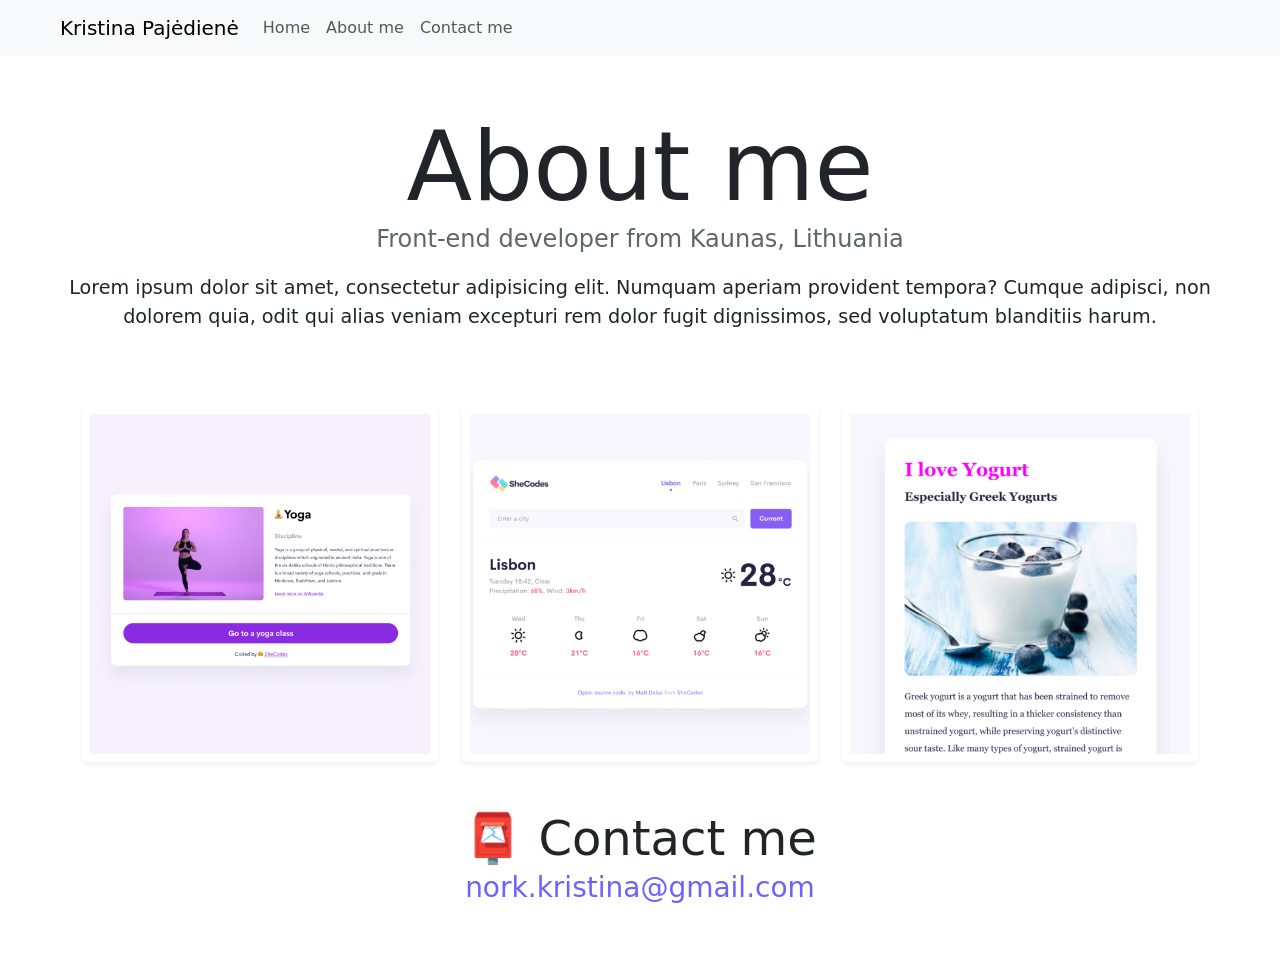
==== about.html @ 98795459 "basic information of html and css added" ====
<!doctype html>
<html lang="en">
  <head>
    <meta charset="UTF-8" />
    <meta http-equiv="X-UA-Compatible" content="IE=edge" />
    <meta name="viewport" content="width=device-width, initial-scale=1.0" />
    <script
      src="https://cdn.jsdelivr.net/npm/bootstrap@5.3.8/dist/js/bootstrap.bundle.min.js"
      integrity="sha384-FKyoEForCGlyvwx9Hj09JcYn3nv7wiPVlz7YYwJrWVcXK/BmnVDxM+D2scQbITxI"
      crossorigin="anonymous"
    ></script>
    <link
      href="https://cdn.jsdelivr.net/npm/bootstrap@5.3.8/dist/css/bootstrap.min.css"
      rel="stylesheet"
      integrity="sha384-sRIl4kxILFvY47J16cr9ZwB07vP4J8+LH7qKQnuqkuIAvNWLzeN8tE5YBujZqJLB"
      crossorigin="anonymous"
    />
    <link rel="stylesheet" href="style.css" />
    <title>About Kristina Pajėdienė</title>
  </head>
  <body>
    <nav class="navbar navbar-expand-lg bg-body-tertiary fixed-top">
      <div class="container-fluid">
        <a class="navbar-brand ms-5" href="index.html">Kristina Pajėdienė</a>
        <button
          class="navbar-toggler"
          type="button"
          data-bs-toggle="collapse"
          data-bs-target="#navbarNav"
          aria-controls="navbarNav"
          aria-expanded="false"
          aria-label="Toggle navigation"
        >
          <span class="navbar-toggler-icon"></span>
        </button>
        <div class="collapse navbar-collapse" id="navbarNav">
          <ul class="navbar-nav">
            <li class="nav-item">
              <a class="nav-link" href="index.html">Home</a>
            </li>
            <li class="nav-item">
              <a class="nav-link" href="about.html">About me</a>
            </li>
            <li class="nav-item">
              <a class="nav-link" href="about.html#contact">Contact me</a>
            </li>
          </ul>
        </div>
      </div>
    </nav>

    <div class="hero">
      <h1>About me</h1>
      <h3>Front-end developer from Kaunas, Lithuania</h3>

      <div class="about-text">
        Lorem ipsum dolor sit amet, consectetur adipisicing elit. Numquam
        aperiam provident tempora? Cumque adipisci, non dolorem quia, odit qui
        alias veniam excepturi rem dolor fugit dignissimos, sed voluptatum
        blanditiis harum.
      </div>
    </div>
    <br />
    <div class="container">
      <div class="row mb-5">
        <div class="col-sm-4">
          <img src="images/yoga.png" class="img-fluid rounded shadow-sm p-2" />
        </div>
        <div class="col-sm-4">
          <img
            src="images/weather.png"
            class="img-fluid rounded shadow-sm p-2"
          />
        </div>
        <div class="col-sm-4">
          <img
            src="images/yogurt.png"
            class="img-fluid rounded shadow-sm p-2"
          />
        </div>
      </div>
    </div>

    <div id="contact">
      <h2>📮 Contact me</h2>
      <a href="mailto:nork.kristina@gmail.com" class="email-link">
        nork.kristina@gmail.com
      </a>
    </div>
  </body>
</html>
---- style.css ----
:root {
  --primary-color: #6c63ff;
  --secondary-color: #f5f2fe;
  --box-shadow: 0 5px 10px rgba(0, 0, 0, 0.3);
}

body {
  margin: 60px auto;
  max-width: 1600px;
}
.hero {
  padding-top: 50px;
  padding-bottom: 50px;
}
h1,
h2,
h3 {
  text-align: center;
  margin: 0;
}

h1 {
  font-size: 96px;
}

h2 {
  font-size: 48px;
}

h3 {
  font-size: 24px;
  opacity: 0.7;
}

p {
  background: var(--secondary-color);
  padding: 20px;
  border-radius: 4px;
  font-size: 18px;
  line-height: 1.5;
  text-align: center;
}

.navigation-links {
  display: flex;
  margin-top: 40px;
  justify-content: center;
}

.navigation-links a {
  margin: 20px;
  border-radius: 4px;
  padding: 20px 15px;
  text-decoration: none;
  text-transform: capitalize;
}
.launch-links {
  background: var(--primary-color);
  box-shadow: var(--box-shadow);
  color: white;
  display: inline-block;
  margin-bottom: 20px;

  border-radius: 4px;
  padding: 20px 15px;
  text-decoration: none;
  text-transform: capitalize;
}
.summary-text {
  margin-bottom: 60px;
}
.contact-link {
  background: var(--primary-color);
  box-shadow: var(--box-shadow);
  color: white;
}

.about-link {
  color: var(--primary-color);
  border: 1px solid var(--primary-color);
}

.homepage-link {
  color: var(--primary-color);
  text-align: center;
  display: block;
}

.about-paragraphs {
  display: flex;
  margin: 30px 0;
}

.about-paragraphs p {
  margin: 10px;
}

.email-link {
  display: flex;
  justify-content: center;
  color: var(--primary-color);
  font-size: 28px;
  text-decoration: none;
}

.email-link:hover {
  text-decoration: underline;
}

.app-name {
  font-size: 52px;
  font-weight: 500;
}

.about-text {
  padding: 20px 40px 0px 40px;

  text-align: center;
  font-size: larger;
}
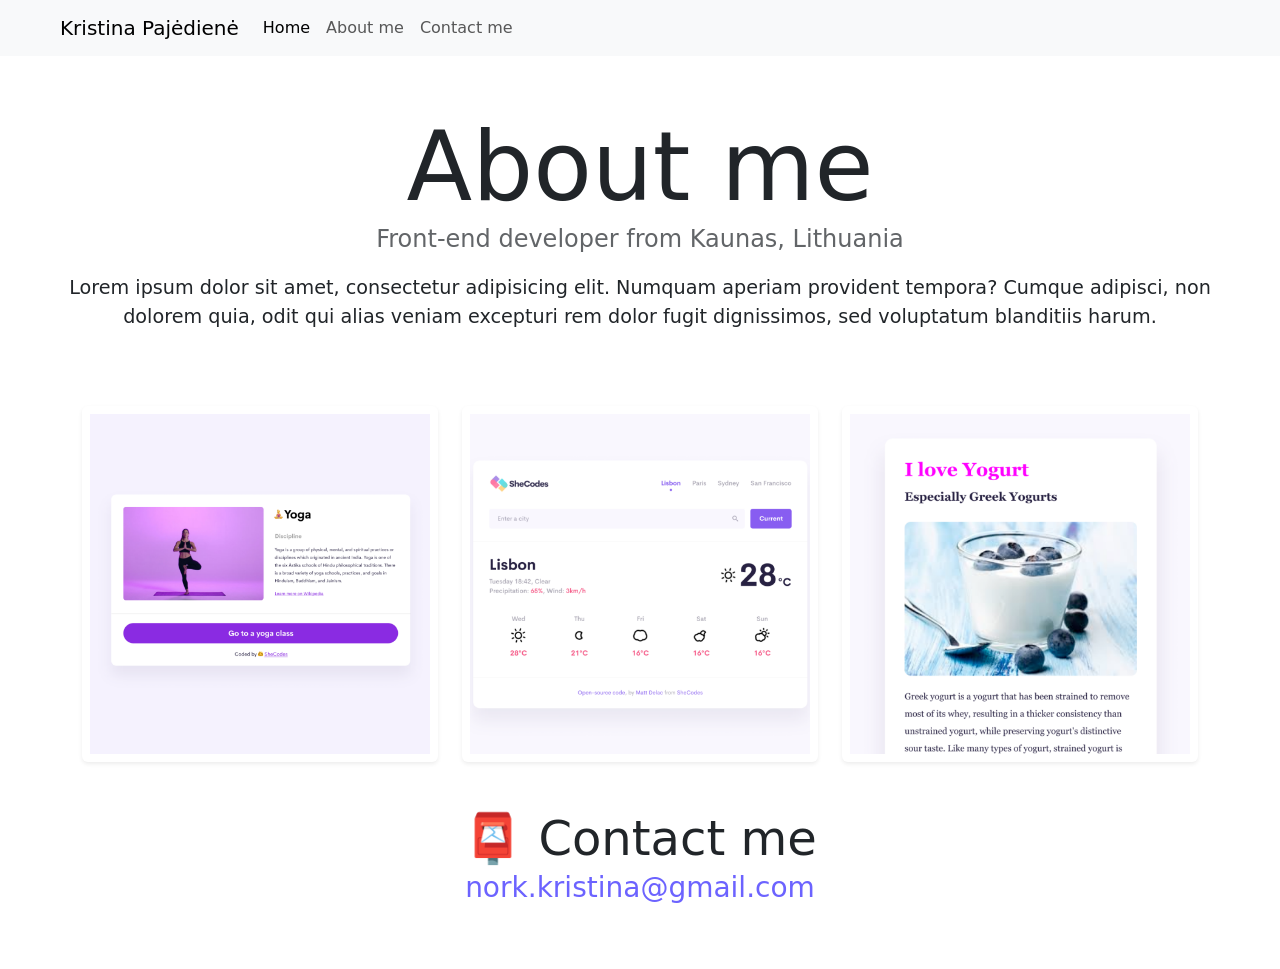
==== commit 2d0ad338: "SEO added" ====
--- a/about.html
+++ b/about.html
@@ -4,6 +4,10 @@
     <meta charset="UTF-8" />
     <meta http-equiv="X-UA-Compatible" content="IE=edge" />
     <meta name="viewport" content="width=device-width, initial-scale=1.0" />
+    <meta
+      name="description"
+      content="This website is about front-end developer Kristina Pajėdienė and her first apps"
+    />
     <script
       src="https://cdn.jsdelivr.net/npm/bootstrap@5.3.8/dist/js/bootstrap.bundle.min.js"
       integrity="sha384-FKyoEForCGlyvwx9Hj09JcYn3nv7wiPVlz7YYwJrWVcXK/BmnVDxM+D2scQbITxI"
@@ -21,7 +25,9 @@
   <body>
     <nav class="navbar navbar-expand-lg bg-body-tertiary fixed-top">
       <div class="container-fluid">
-        <a class="navbar-brand ms-5" href="index.html">Kristina Pajėdienė</a>
+        <a class="navbar-brand ms-5" href="index.html" title="Home"
+          >Kristina Pajėdienė</a
+        >
         <button
           class="navbar-toggler"
           type="button"
@@ -36,19 +42,31 @@
         <div class="collapse navbar-collapse" id="navbarNav">
           <ul class="navbar-nav">
             <li class="nav-item">
-              <a class="nav-link" href="index.html">Home</a>
+              <a
+                class="nav-link active"
+                aria-current="page"
+                href="index.html"
+                title="Home"
+                >Home</a
+              >
             </li>
             <li class="nav-item">
-              <a class="nav-link" href="about.html">About me</a>
+              <a class="nav-link" href="about.html" title="About Kristina"
+                >About me</a
+              >
             </li>
             <li class="nav-item">
-              <a class="nav-link" href="about.html#contact">Contact me</a>
+              <a
+                class="nav-link"
+                href="about.html#contact"
+                title="Contact Kristina"
+                >Contact me</a
+              >
             </li>
           </ul>
         </div>
       </div>
     </nav>
-
     <div class="hero">
       <h1>About me</h1>
       <h3>Front-end developer from Kaunas, Lithuania</h3>
@@ -64,18 +82,24 @@
     <div class="container">
       <div class="row mb-5">
         <div class="col-sm-4">
-          <img src="images/yoga.png" class="img-fluid rounded shadow-sm p-2" />
+          <img
+            src="images/yoga.png"
+            class="img-fluid rounded shadow-sm p-2"
+            alt="Yoga app"
+          />
         </div>
         <div class="col-sm-4">
           <img
             src="images/weather.png"
             class="img-fluid rounded shadow-sm p-2"
+            alt="Weather app"
           />
         </div>
         <div class="col-sm-4">
           <img
             src="images/yogurt.png"
             class="img-fluid rounded shadow-sm p-2"
+            alt="Yoga app"
           />
         </div>
       </div>
@@ -83,7 +107,7 @@
 
     <div id="contact">
       <h2>📮 Contact me</h2>
-      <a href="mailto:nork.kristina@gmail.com" class="email-link">
+      <a href="mailto:nork.kristina@gmail.com" class="email-link" title="email">
         nork.kristina@gmail.com
       </a>
     </div>
